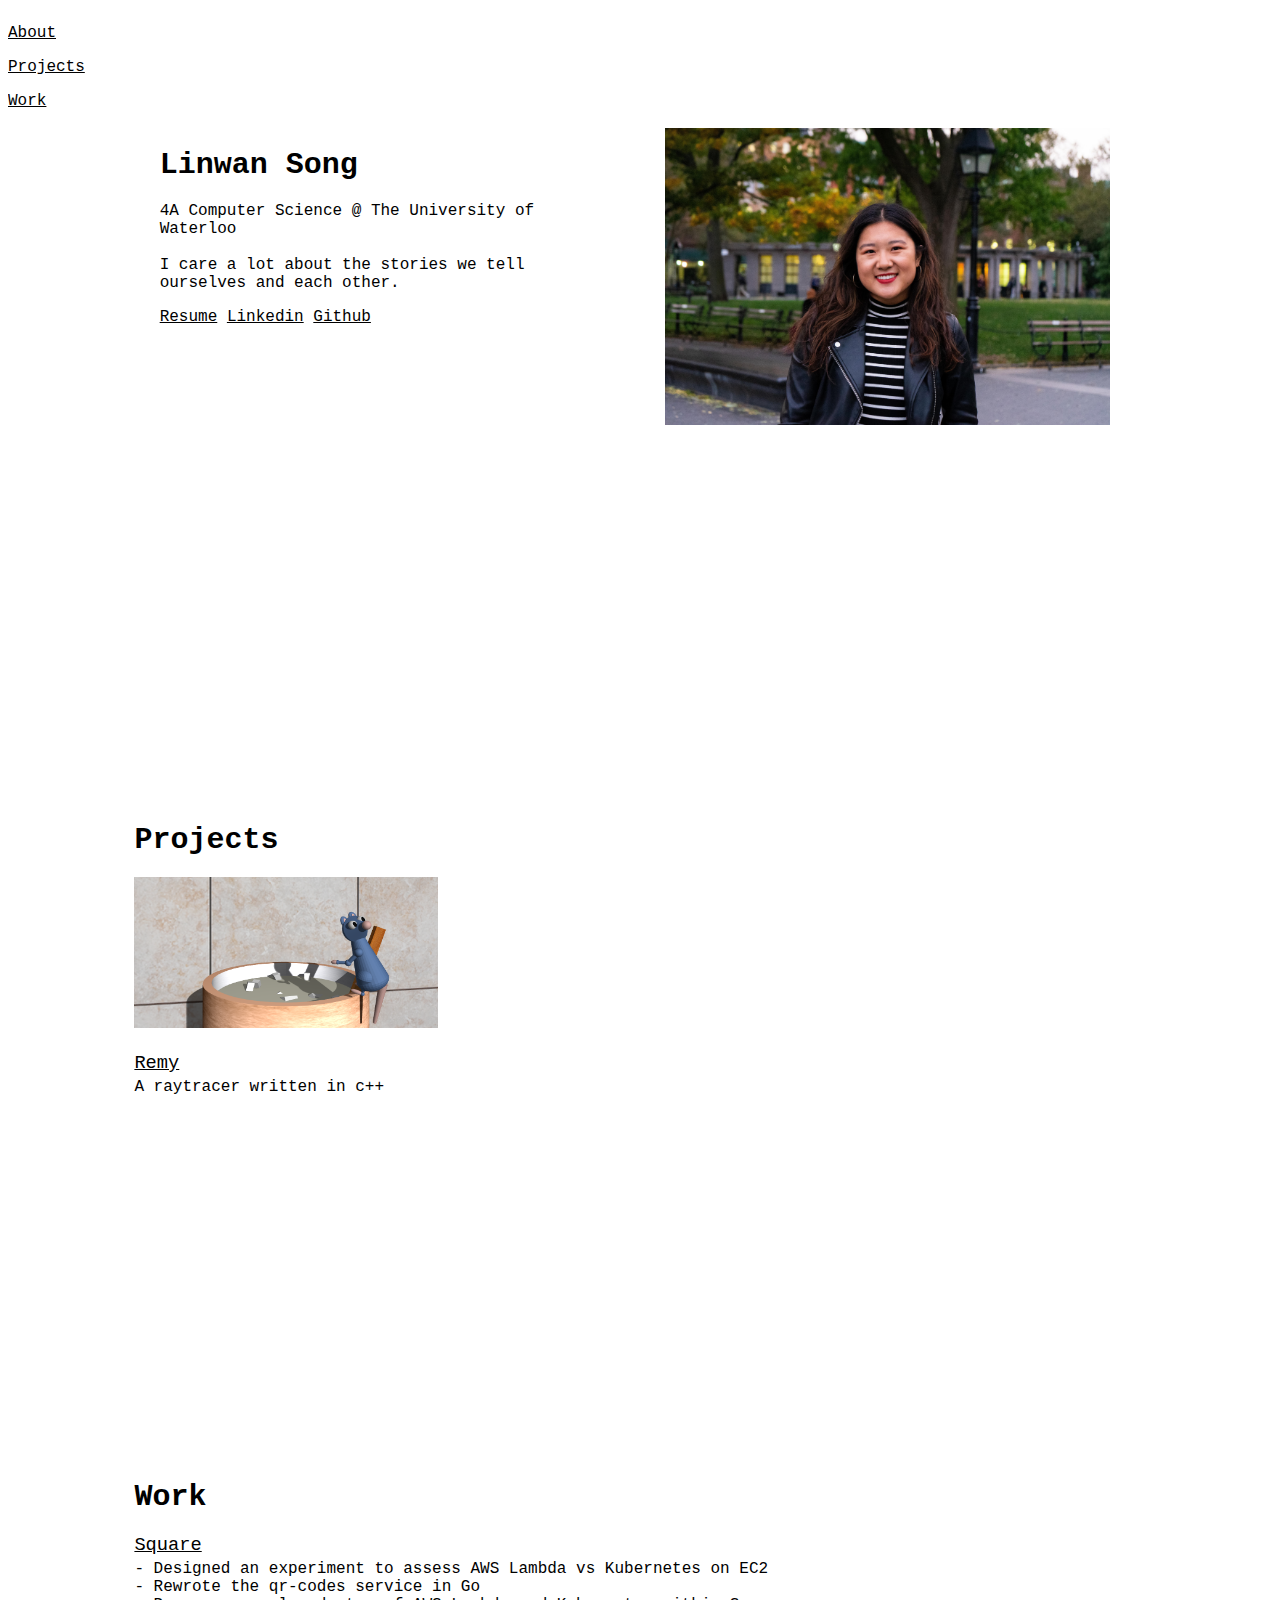
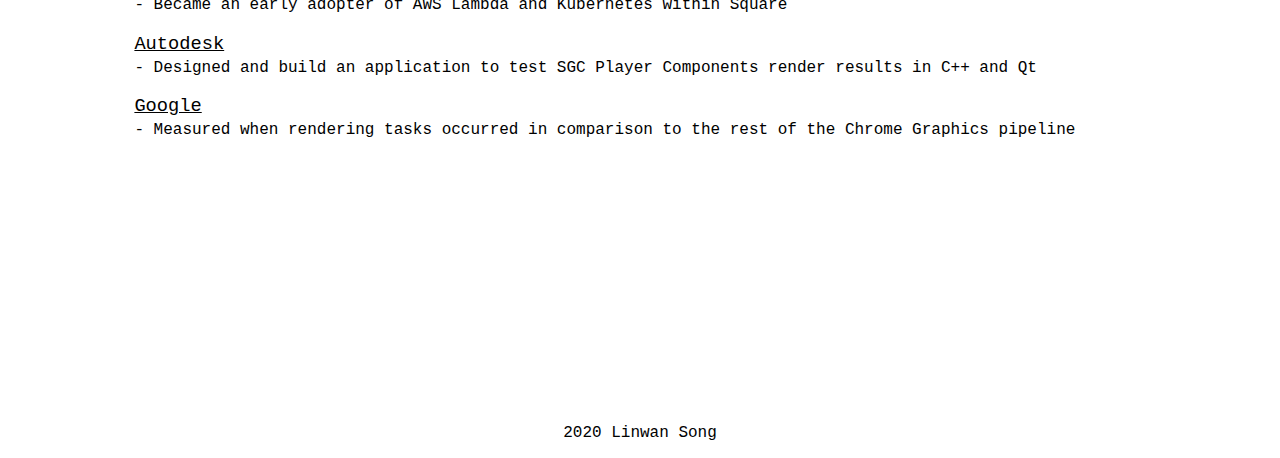
==== index.html @ ddc3fa3b "new site" ====
<!DOCTYPE HTML>
<html>
	<head>
		<title>Linwan Song</title>
		<link rel="stylesheet" href="common.css" />
		<link rel="stylesheet" href="main.css" />
	</head>
	<body>
        <nav>
            <p> <a href="#about">About</a> </p>
            <p> <a href="#projects">Projects</a></p>
            <p> <a href="#work">Work</a></p>
<!--             <p> <a href="#photography">Photography</a></p> -->
<!--             <p> <a href="#blog">Blog</a></p> -->
        </nav>
        <section id="about">
            <span class="about-content">
                <h1>Linwan Song</h1>
                <p>
                    4A Computer Science @ The University of Waterloo <br> <br>
                    I care a lot about the stories we tell ourselves and each other.
                </p>
                <a href="#">Resume</a>
                <a href="www.linkedin.com/in/linwan-song">Linkedin</a>
                <a href="www.github.com/linwansong">Github</a>
            </span>
            <span class="about-photo"> 
                <img src="imgs/DSC01704.jpg"  style="width:100%"/>
            </span>
        </section>  

        <section id="projects">
            <span class="content">
                <h1>Projects</h1>
                <div class="project-container">
                    <img class="project-image" src="imgs/remy/screenshot.png"/>
                    <h3 class="project-title">
                        <a href="posts/remy.html">Remy</a>
                    </h3>
                    <p class="project-description">
                        A raytracer written in c++
                    </p>
                </div>
            </span>
        </section>

        <section id="work">
            <span>
                <h1>Work</h1>
                <h3 class="work-company"><a href=https://squareup.com/ca/en>Square</a></h3>
                <p class="work-description">
                    - Designed an experiment to assess AWS Lambda vs Kubernetes on EC2 <br>
                    - Rewrote the qr-codes service in Go <br>
                    - Became an early adopter of AWS Lambda and Kubernetes within Square
                </p>
                <h3 class="work-company"><a href=https://www.autodesk.com>Autodesk</a></h3>
                <p class="work-description">
                    - Designed and build an application to test SGC Player Components render results in C++ and Qt
                </p>
                <h3 class="work-company"><a href=https://google.com>Google</a></h3>
                <p class="work-description">
                    - Measured when rendering tasks occurred in comparison to the rest of the Chrome Graphics pipeline
                </p>
            </span>
        </section>
<!--         <section id="photography">
            <span>
                <h1>Photography</h1>

                <span class="slideshow-container">
                    <a class="prev" onclick="plusSlides(-1)">&#10094;</a>
                    <div class="slide">
                      <div class="numbertext">1 / 3</div>
                      <img src="imgs/photography/Boats Waterton Lake Alberta.JPG" style="width:100%"/>
                      <div class="text">Caption Text</div>
                    </div>
                  
                    <div class="slide">
                      <div class="numbertext">2 / 3</div>
                      <img src="imgs/photography/Bridge in Banff.JPG" style="width:50%; margin: 0% 25%;"/>
                      <div class="text">Caption Two</div>
                    </div>
                  
                    <div class="slide">
                      <div class="numbertext">3 / 3</div>
                      <img src="imgs/photography/Bridge in Jasper.JPG" style="width:100%"/>
                      <div class="text">Caption Three</div>
                    </div>
                    <a class="next" onclick="plusSlides(1)">&#10095;</a>
                </span>
            </span>
        </section> -->
<!--         <section id="blog">
            <span>
                <h1>Blog</h1>
                <h3>2020</h3>
                <p><a href=blog/post1.html>Post 1</a></p>
            </span>
        </section> -->
        <div class="footer">
            <p>2020 Linwan Song</p>
        </div>
		<!-- Scripts -->
<!--         <script src="slideshow.js"></script>  -->
    </body>

    
</html>
---- common.css ----
body{
    font-family: 'Courier New', Courier, monospace
}

nav{
    position: fixed;
    z-index: 1030;
    background-color: white;
}

section{
    padding: 7.5% 10% 20% 10%;
    height: auto;
}

h1{
    font-size: 30px;
}

a{
    color: #000000
}

.footer{
    text-align: center;
}
---- main.css ----
.about-content {
    vertical-align: top;
    align-self: left;
    margin: 2.5%;
    display: inline-block;
    width: 44%;
    height: auto;
}

.about-photo {
    vertical-align: top;
    align-self: right;
    margin: 2.5%;
    display: inline-block;
    width: 44%;
    height: auto;
}

.project-container{
    width:30%
}

.project-image{
    width: 100%;
    height: auto;
}

.project-title{
    font-weight: lighter;
    margin-bottom: 0px;
    padding-bottom: 0px;
}

.project-description{
    margin-top: 2px;
    padding-top: 2px;
}

.work-company{
    font-weight: lighter;
    margin-bottom: 0px;
    padding-bottom: 0px;
}

.work-description{
    margin-top: 2px;
    padding-top: 2px;
}

/* 
.slideshow-container {
    margin: 0% 24%;
    display: inline-block;
    position: relative;
    max-width: 50%;
    max-height: 50%;
}

.slide {
    display: none;
    vertical-align: top;
    margin: 2.5%;
    width: 80%;
    align-content: center;
}

.prev, .next {
    display: inline-block;
    cursor: pointer;
    margin: 38% 0%;
    font-weight: bold;
    font-size: 18px;
} */
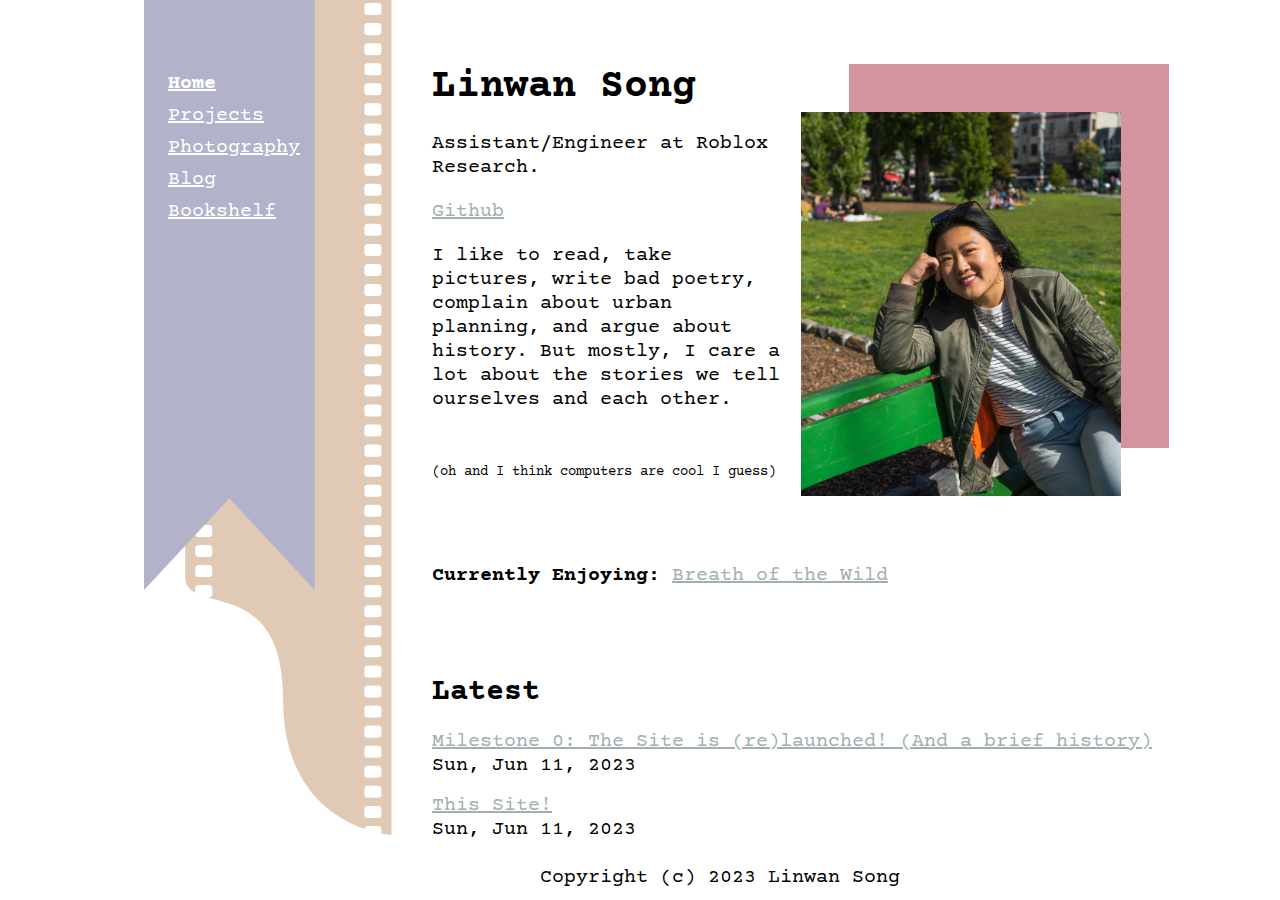
==== commit 68a18e39: "V3" ====
--- a/index.html
+++ b/index.html
@@ -1,108 +1 @@
-<!DOCTYPE HTML>
-<html>
-	<head>
-		<title>Linwan Song</title>
-		<link rel="stylesheet" href="common.css" />
-		<link rel="stylesheet" href="main.css" />
-	</head>
-	<body>
-        <nav>
-            <p> <a href="#about">About</a> </p>
-            <p> <a href="#projects">Projects</a></p>
-            <p> <a href="#work">Work</a></p>
-<!--             <p> <a href="#photography">Photography</a></p> -->
-<!--             <p> <a href="#blog">Blog</a></p> -->
-        </nav>
-        <section id="about">
-            <span class="about-content">
-                <h1>Linwan Song</h1>
-                <p>
-                    4A Computer Science @ The University of Waterloo <br> <br>
-                    I care a lot about the stories we tell ourselves and each other.
-                </p>
-                <a href="#">Resume</a>
-                <a href="www.linkedin.com/in/linwan-song">Linkedin</a>
-                <a href="www.github.com/linwansong">Github</a>
-            </span>
-            <span class="about-photo"> 
-                <img src="imgs/DSC01704.jpg"  style="width:100%"/>
-            </span>
-        </section>  
-
-        <section id="projects">
-            <span class="content">
-                <h1>Projects</h1>
-                <div class="project-container">
-                    <img class="project-image" src="imgs/remy/screenshot.png"/>
-                    <h3 class="project-title">
-                        <a href="posts/remy.html">Remy</a>
-                    </h3>
-                    <p class="project-description">
-                        A raytracer written in c++
-                    </p>
-                </div>
-            </span>
-        </section>
-
-        <section id="work">
-            <span>
-                <h1>Work</h1>
-                <h3 class="work-company"><a href=https://squareup.com/ca/en>Square</a></h3>
-                <p class="work-description">
-                    - Designed an experiment to assess AWS Lambda vs Kubernetes on EC2 <br>
-                    - Rewrote the qr-codes service in Go <br>
-                    - Became an early adopter of AWS Lambda and Kubernetes within Square
-                </p>
-                <h3 class="work-company"><a href=https://www.autodesk.com>Autodesk</a></h3>
-                <p class="work-description">
-                    - Designed and build an application to test SGC Player Components render results in C++ and Qt
-                </p>
-                <h3 class="work-company"><a href=https://google.com>Google</a></h3>
-                <p class="work-description">
-                    - Measured when rendering tasks occurred in comparison to the rest of the Chrome Graphics pipeline
-                </p>
-            </span>
-        </section>
-<!--         <section id="photography">
-            <span>
-                <h1>Photography</h1>
-
-                <span class="slideshow-container">
-                    <a class="prev" onclick="plusSlides(-1)">&#10094;</a>
-                    <div class="slide">
-                      <div class="numbertext">1 / 3</div>
-                      <img src="imgs/photography/Boats Waterton Lake Alberta.JPG" style="width:100%"/>
-                      <div class="text">Caption Text</div>
-                    </div>
-                  
-                    <div class="slide">
-                      <div class="numbertext">2 / 3</div>
-                      <img src="imgs/photography/Bridge in Banff.JPG" style="width:50%; margin: 0% 25%;"/>
-                      <div class="text">Caption Two</div>
-                    </div>
-                  
-                    <div class="slide">
-                      <div class="numbertext">3 / 3</div>
-                      <img src="imgs/photography/Bridge in Jasper.JPG" style="width:100%"/>
-                      <div class="text">Caption Three</div>
-                    </div>
-                    <a class="next" onclick="plusSlides(1)">&#10095;</a>
-                </span>
-            </span>
-        </section> -->
-<!--         <section id="blog">
-            <span>
-                <h1>Blog</h1>
-                <h3>2020</h3>
-                <p><a href=blog/post1.html>Post 1</a></p>
-            </span>
-        </section> -->
-        <div class="footer">
-            <p>2020 Linwan Song</p>
-        </div>
-		<!-- Scripts -->
-<!--         <script src="slideshow.js"></script>  -->
-    </body>
-
-    
-</html>
+<!doctype html><html><head><meta name=generator content="Hugo 0.113.0"><meta charset=utf-8><meta name=viewport content="width=device-width,initial-scale=1"><link rel=stylesheet type=text/css href=/css/main.css><link rel=stylesheet type=text/css href=/css/common.css><link rel=stylesheet type=text/css href=/css/posts.css><title>Linwan Song</title></head><body><div><div><nav><p class=nav-link><a class="nav-link active" href=/ title="Linwan Song">Home</a></p><p class=nav-link><a class=nav-link href=/projects/ title=Projects>Projects</a></p><p class=nav-link><a class=nav-link href=/photography/ title=Photography>Photography</a></p><p class=nav-link><a class=nav-link href=/blog/ title=Blog>Blog</a></p><p class=nav-link><a class=nav-link href=/books/ title=Books>Bookshelf</a></p></nav></div><div class=page-content><div class=index-section><span class=about-content><h1>Linwan Song</h1><p>Assistant/Engineer at Roblox Research.</p><a href=https://www.github.com/linwansong>Github</a><p><p>I like to read, take pictures, write bad poetry, complain about urban planning, and argue about history. But mostly, I care a lot about the stories we tell ourselves and each other.</p></p><p id=addendum>(oh and I think computers are cool I guess)</p></span><span class=about-photo><svg width="250" height="300" viewBox="0 0 250 300" fill="none" xmlns="http://www.w3.org/2000/svg"><rect width="259" height="309" fill="#d3949f"/></svg><img src=new_profile.jpg></span></div><p class=currently-enjoying>Currently Enjoying: <a href=https://www.zelda.com/breath-of-the-wild/>Breath of the Wild</a></p><div class=latest-section><h2>Latest</h2><div class=post-listing><a href=http://linwansong.ca/blog/milestone-0/>Milestone 0: The Site is (re)launched! (And a brief history)</a><div class=meta>Sun, Jun 11, 2023</div></div><div class=post-listing><a href=http://linwansong.ca/projects/site/>This Site!</a><div class=meta>Sun, Jun 11, 2023</div></div></div></div><footer>Copyright (c) 2023 Linwan Song</footer></div></body></html>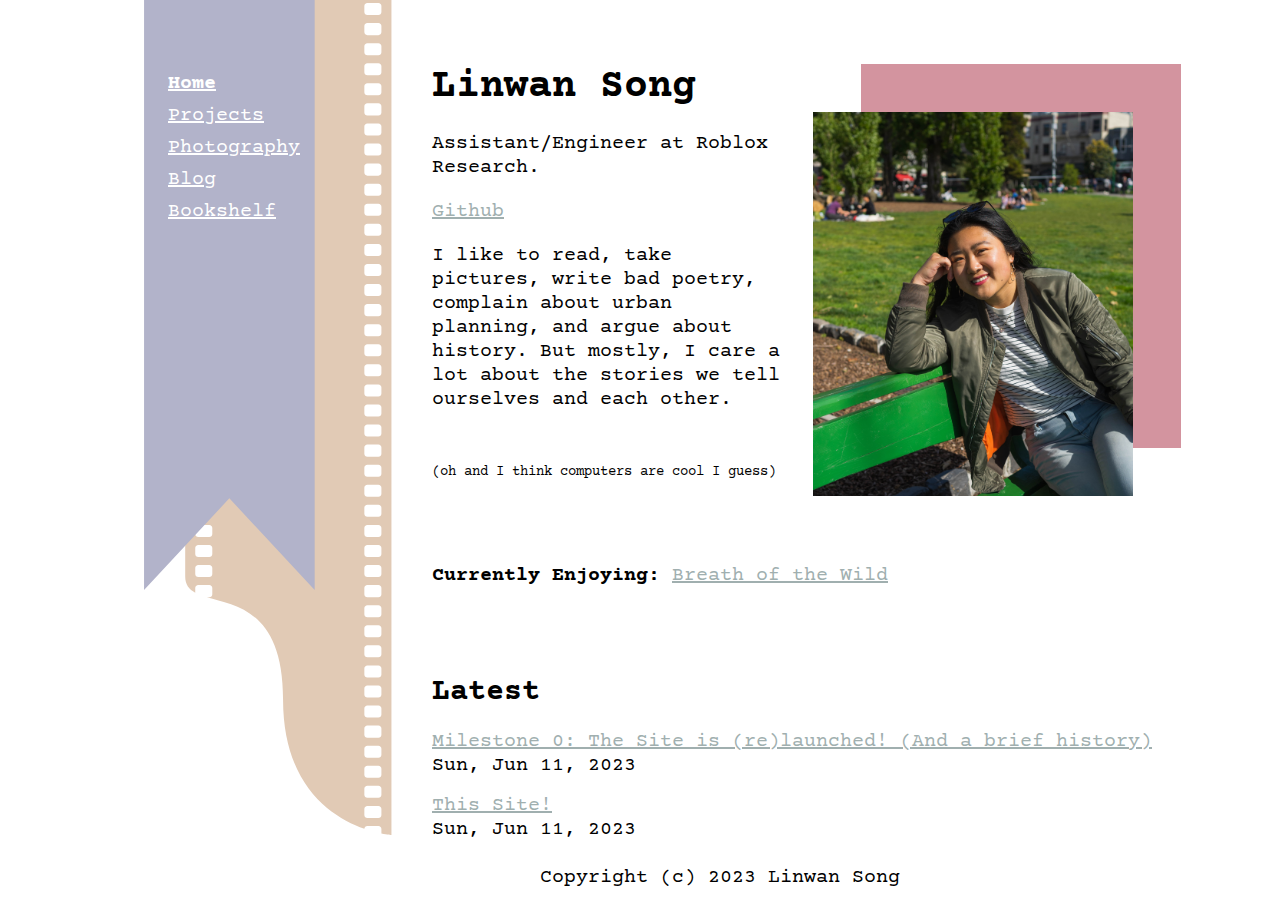
==== commit e45f4f9b: "Fixed Read More link issue" ====
--- a/index.html
+++ b/index.html
@@ -1 +1,79 @@
-<!doctype html><html><head><meta name=generator content="Hugo 0.113.0"><meta charset=utf-8><meta name=viewport content="width=device-width,initial-scale=1"><link rel=stylesheet type=text/css href=/css/main.css><link rel=stylesheet type=text/css href=/css/common.css><link rel=stylesheet type=text/css href=/css/posts.css><title>Linwan Song</title></head><body><div><div><nav><p class=nav-link><a class="nav-link active" href=/ title="Linwan Song">Home</a></p><p class=nav-link><a class=nav-link href=/projects/ title=Projects>Projects</a></p><p class=nav-link><a class=nav-link href=/photography/ title=Photography>Photography</a></p><p class=nav-link><a class=nav-link href=/blog/ title=Blog>Blog</a></p><p class=nav-link><a class=nav-link href=/books/ title=Books>Bookshelf</a></p></nav></div><div class=page-content><div class=index-section><span class=about-content><h1>Linwan Song</h1><p>Assistant/Engineer at Roblox Research.</p><a href=https://www.github.com/linwansong>Github</a><p><p>I like to read, take pictures, write bad poetry, complain about urban planning, and argue about history. But mostly, I care a lot about the stories we tell ourselves and each other.</p></p><p id=addendum>(oh and I think computers are cool I guess)</p></span><span class=about-photo><svg width="250" height="300" viewBox="0 0 250 300" fill="none" xmlns="http://www.w3.org/2000/svg"><rect width="259" height="309" fill="#d3949f"/></svg><img src=new_profile.jpg></span></div><p class=currently-enjoying>Currently Enjoying: <a href=https://www.zelda.com/breath-of-the-wild/>Breath of the Wild</a></p><div class=latest-section><h2>Latest</h2><div class=post-listing><a href=http://linwansong.ca/blog/milestone-0/>Milestone 0: The Site is (re)launched! (And a brief history)</a><div class=meta>Sun, Jun 11, 2023</div></div><div class=post-listing><a href=http://linwansong.ca/projects/site/>This Site!</a><div class=meta>Sun, Jun 11, 2023</div></div></div></div><footer>Copyright (c) 2023 Linwan Song</footer></div></body></html>+<!DOCTYPE html>
+<html><head>
+	<meta name="generator" content="Hugo 0.113.0">
+    <meta charset="utf-8">
+    <meta name="viewport" content="width=device-width, initial-scale=1">
+    <link rel="stylesheet" type="text/css" href="/css/main.css">
+    <link rel="stylesheet" type="text/css" href="/css/common.css">
+    <link rel="stylesheet" type="text/css" href="/css/posts.css">
+    
+    
+    
+    <title>Linwan Song</title>
+</head><body>
+        <div><div>
+    <nav>
+        
+        
+            <p class="nav-link">
+                <a class="nav-link active " href="/" title="Linwan Song">Home</a>
+            </p>
+        
+            <p class="nav-link">
+                <a class="nav-link" href="/projects/" title="Projects">Projects</a>
+            </p>
+        
+            <p class="nav-link">
+                <a class="nav-link" href="/photography/" title="Photography">Photography</a>
+            </p>
+        
+            <p class="nav-link">
+                <a class="nav-link" href="/blog/" title="Blog">Blog</a>
+            </p>
+        
+            <p class="nav-link">
+                <a class="nav-link" href="/books/" title="Books">Bookshelf</a>
+            </p>
+        
+    </nav>
+</div><div class="page-content">
+<div class="index-section">
+    <span class="about-content">
+        <h1> Linwan Song</h1>
+        <p> Assistant/Engineer at Roblox Research.</p>
+        
+        <a href="https://www.github.com/linwansong">Github</a>
+        
+        
+        <p><p>I like to read, take pictures, write bad poetry, complain about urban planning, and argue about history. But mostly, I care a lot about the stories we tell ourselves and each other.</p>
+</p>
+        <p id="addendum">(oh and I think computers are cool I guess)</p></span>
+    <span class="about-photo"> 
+        <svg width="250" height="300" viewBox="0 0 250 300" fill="none" xmlns="http://www.w3.org/2000/svg">
+            <rect width="259" height="309" fill="#D3949F"/>
+        </svg>
+        <img src="new_profile.jpg"/>
+    </span>
+</div>
+
+<p class="currently-enjoying">Currently Enjoying: <a href="https://www.zelda.com/breath-of-the-wild/">Breath of the Wild</a></p>
+<div class="latest-section">
+    <h2> Latest </h2>
+    
+        <div class="post-listing">
+    <a href="http://linwansong.ca/blog/milestone-0/">Milestone 0: The Site is (re)launched! (And a brief history)</a>
+    <div class="meta">Sun, Jun 11, 2023</div>
+</div>
+    
+        <div class="post-listing">
+    <a href="http://linwansong.ca/projects/site/">This Site!</a>
+    <div class="meta">Sun, Jun 11, 2023</div>
+</div>
+    
+</div>
+
+
+            </div><footer>Copyright (c) 2023 Linwan Song</footer>
+</div>
+    </body>
+</html>--- a/css/main.css
+++ b/css/main.css
@@ -0,0 +1,59 @@
+.index-section >* {
+    vertical-align: top;
+    display: inline-block;
+}
+
+.about-content{
+    width: 48%;
+    margin: 0rem, 2.5%, 2.5%, 2.5%;
+    height: auto;
+}
+
+.about-content h1{
+    font-size: calc(2 * var(--base-font-size));
+    font-weight: bold;
+    margin: 0rem;
+}
+
+.about-photo {
+    width: 40%;
+    height: 28rem;
+}
+
+.about-photo svg{
+    position: absolute;
+    float: right;
+    z-index: 1;
+    padding-left: 4rem;
+    height: 24rem;
+    width: 20rem; 
+}
+
+.about-photo img{
+    position: absolute;
+    height: 24rem;
+    width: 20rem; 
+    z-index: 3;
+    overflow: hidden;
+    padding-top: 3rem;
+    padding-left: 1rem;
+    object-fit: cover;
+}
+
+#addendum{
+    margin-top: 3rem;
+    font-size: calc(7 * var(--base-font-size) / 10);
+}
+
+.currently-enjoying{
+    font-weight: bold;
+    padding-top: 2rem;
+}
+
+.currently-enjoying a{
+    font-weight: lighter;
+}
+
+.latest-section{
+    padding-top: 3rem;
+}--- a/css/common.css
+++ b/css/common.css
@@ -0,0 +1,83 @@
+@import url('https://fonts.googleapis.com/css2?family=Courier+Prime:wght@400;700&display=swap');
+:root {
+    --background-color: white;
+    --title-color: black;
+    --text-color: black;
+    --accent-color: #A0AFAF;
+    --accent-color2: #E1CAB5;
+    --accent-color3: #B2B3CA;
+    --accent-color4: #D3949F;
+    --title-font: "Courier Prime";
+    --text-font: "Courier Prime";
+    --code-font: "Courier Prime";
+    --base-font-size: min(1.75vmax, 20px);
+}
+
+html {  
+    position: relative;
+    margin: 0;
+    border: 0;
+    padding: 0;
+    width: 100vw;
+    min-height: 100%;
+    overflow: auto;
+}
+
+body {
+    font-family: var(--text-font);
+    color:var(--text-color);
+    font-size: var(--base-font-size);
+    overflow: auto;
+    margin: 0 auto;
+    width: max(70rem, 70vw);
+    line-height: 1.5rem;
+}
+
+nav {
+    position: absolute;
+    margin-left: 4rem;
+    background-image: url("../Sidebar.svg");
+    background-repeat: no-repeat;
+    background-size: contain;
+    height: 50rem;
+    width: 12rem;
+    padding: 4rem 3rem 0rem 0.5rem;
+    z-index: 10;
+}
+
+.page-content{
+    margin-left: 20rem;
+    padding: 4rem 2rem 2rem 2rem;
+    margin-bottom: 1rem;
+}
+
+/* fonts */
+a{
+    color: var(--accent-color);
+}
+
+.nav-link {
+    color: white;
+    margin: 0.5rem;
+}
+
+.nav-link.active {
+    font-weight: bolder;
+}
+/* images */
+
+
+footer {
+    text-align: center;
+    position: absolute;
+    width: 100%;
+    bottom: 10px;
+    margin-top: 1rem;
+}
+
+.under-construction{  
+    padding-top: 10vh;
+    color: var(--accent-color);
+    text-align: center;
+    font-size: 20px;
+}--- a/css/posts.css
+++ b/css/posts.css
@@ -0,0 +1,37 @@
+.posts-list h1{
+    font-size: calc(2 * var(--base-font-size));
+    font-weight: bold;
+    margin: 0rem;
+}
+
+.posts-list .post-summary{
+    padding: 2rem 0rem 1rem 0rem;
+}
+
+.posts-list h2{
+    margin-top: 0rem;
+    margin-bottom: 0.5rem;
+}
+
+.posts-list p{
+    margin-top: 0.5rem;
+    margin-bottom: 0.5rem;
+}
+
+.metadata{
+    margin: 0rem;
+    padding-left: 1rem;
+    font-size: smaller;
+}
+
+.post-listing{
+    margin-top: 1rem;
+}
+
+.page-content h1{
+    line-height: 3rem;
+}
+
+.post-summary h2{
+    line-height: 2rem;
+}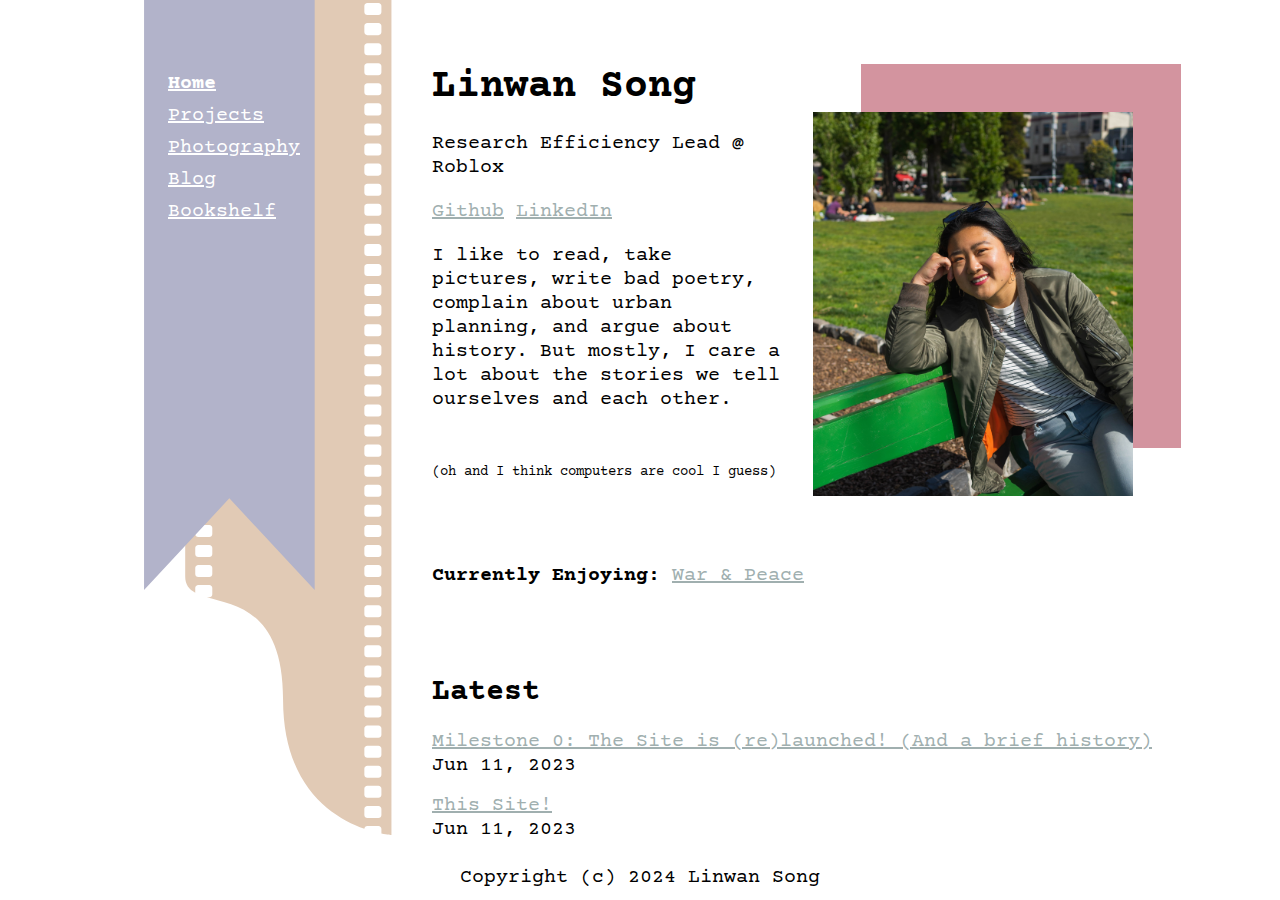
==== commit 84f1773b: "Feb 2 2024 updates" ====
--- a/index.html
+++ b/index.html
@@ -1,6 +1,6 @@
 <!DOCTYPE html>
 <html><head>
-	<meta name="generator" content="Hugo 0.113.0">
+	<meta name="generator" content="Hugo 0.122.0">
     <meta charset="utf-8">
     <meta name="viewport" content="width=device-width, initial-scale=1">
     <link rel="stylesheet" type="text/css" href="/css/main.css">
@@ -40,10 +40,11 @@
 <div class="index-section">
     <span class="about-content">
         <h1> Linwan Song</h1>
-        <p> Assistant/Engineer at Roblox Research.</p>
+        <p> Research Efficiency Lead @ Roblox</p>
+        
         
         <a href="https://www.github.com/linwansong">Github</a>
-        
+        <a href="https://www.linkedin.com/in/linwan-song">LinkedIn</a>
         
         <p><p>I like to read, take pictures, write bad poetry, complain about urban planning, and argue about history. But mostly, I care a lot about the stories we tell ourselves and each other.</p>
 </p>
@@ -56,24 +57,24 @@
     </span>
 </div>
 
-<p class="currently-enjoying">Currently Enjoying: <a href="https://www.zelda.com/breath-of-the-wild/">Breath of the Wild</a></p>
+<p class="currently-enjoying">Currently Enjoying: <a href="https://continuingstudies.stanford.edu/courses/liberal-arts-and-sciences/leo-tolstoy-s-war-and-peace/20232_LIT-38-W">War &amp; Peace</a></p>
 <div class="latest-section">
     <h2> Latest </h2>
     
         <div class="post-listing">
     <a href="http://linwansong.ca/blog/milestone-0/">Milestone 0: The Site is (re)launched! (And a brief history)</a>
-    <div class="meta">Sun, Jun 11, 2023</div>
+    <div class="meta">Jun 11, 2023</div>
 </div>
     
         <div class="post-listing">
     <a href="http://linwansong.ca/projects/site/">This Site!</a>
-    <div class="meta">Sun, Jun 11, 2023</div>
+    <div class="meta">Jun 11, 2023</div>
 </div>
     
 </div>
 
 
-            </div><footer>Copyright (c) 2023 Linwan Song</footer>
+            </div><footer>Copyright (c) 2024 Linwan Song</footer>
 </div>
     </body>
 </html>--- a/css/common.css
+++ b/css/common.css
@@ -70,7 +70,7 @@
 footer {
     text-align: center;
     position: absolute;
-    width: 100%;
+    width: max(70rem, 70vw);
     bottom: 10px;
     margin-top: 1rem;
 }
